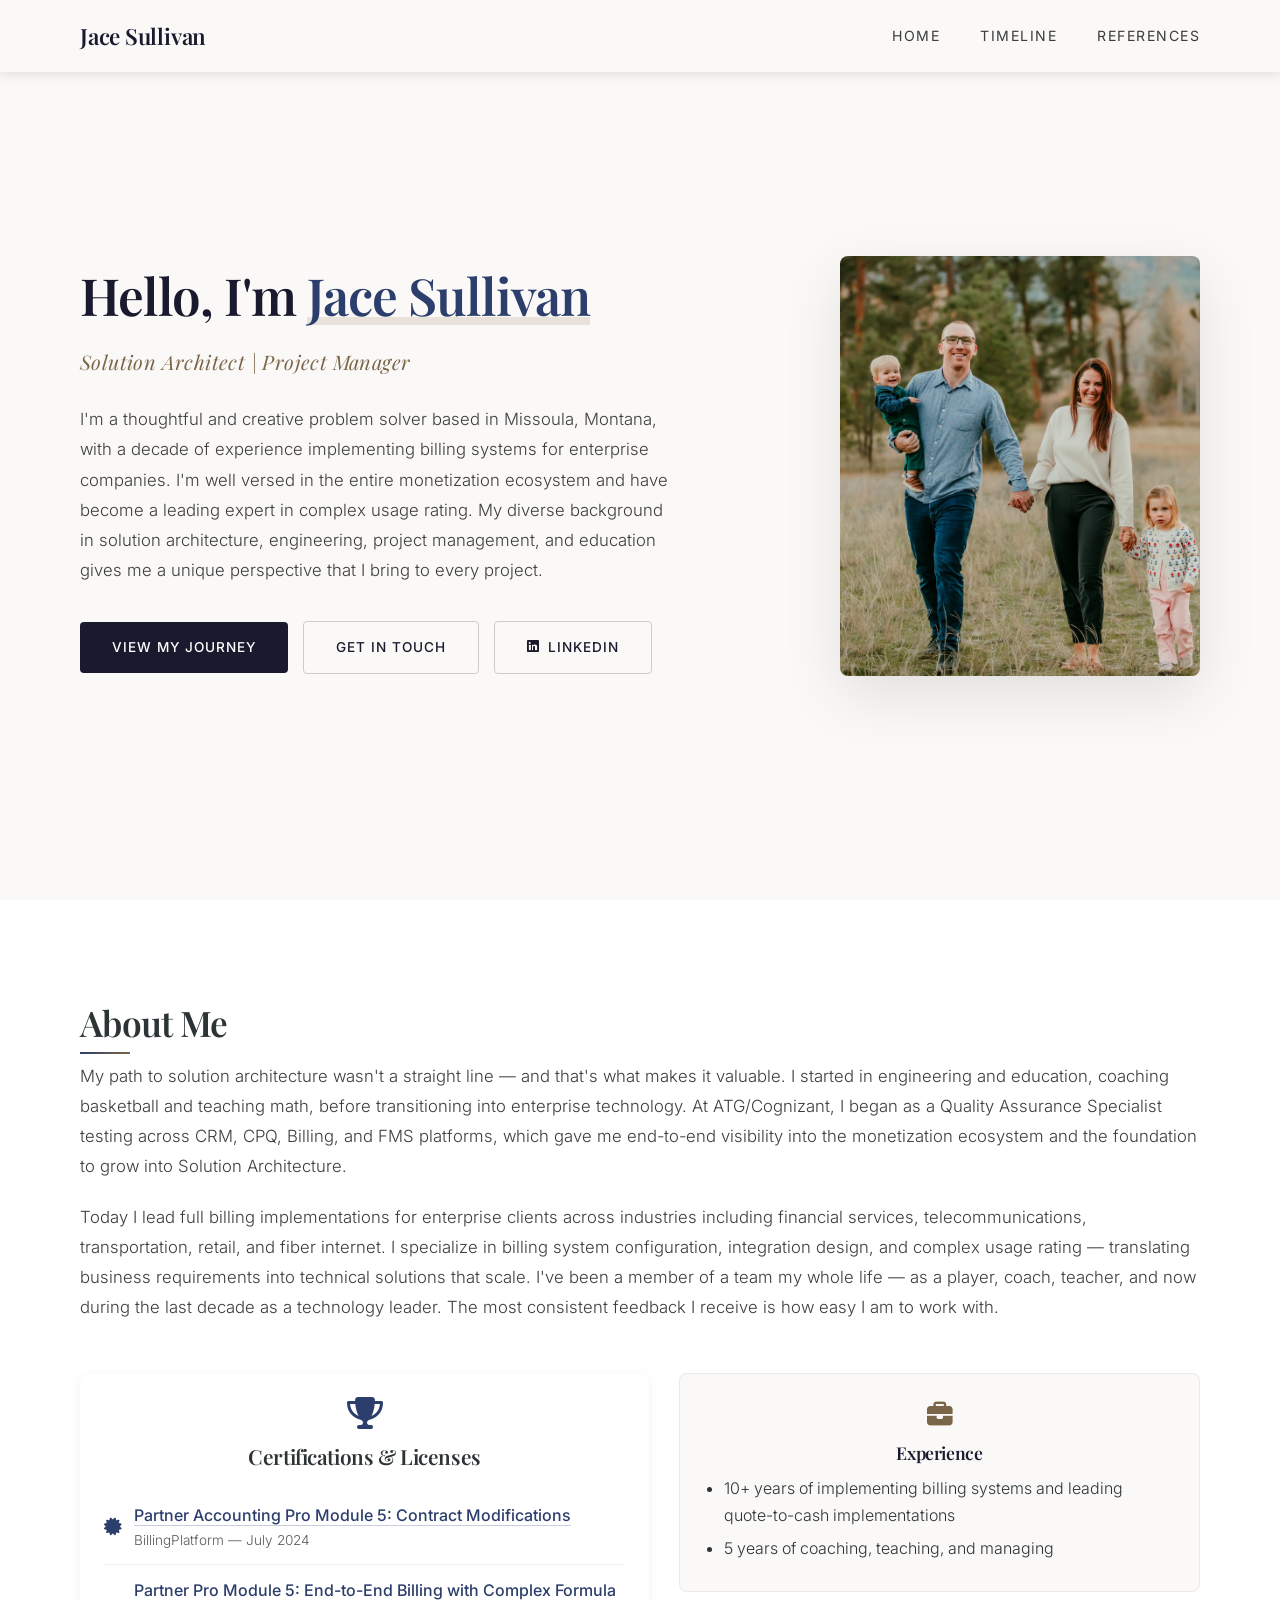
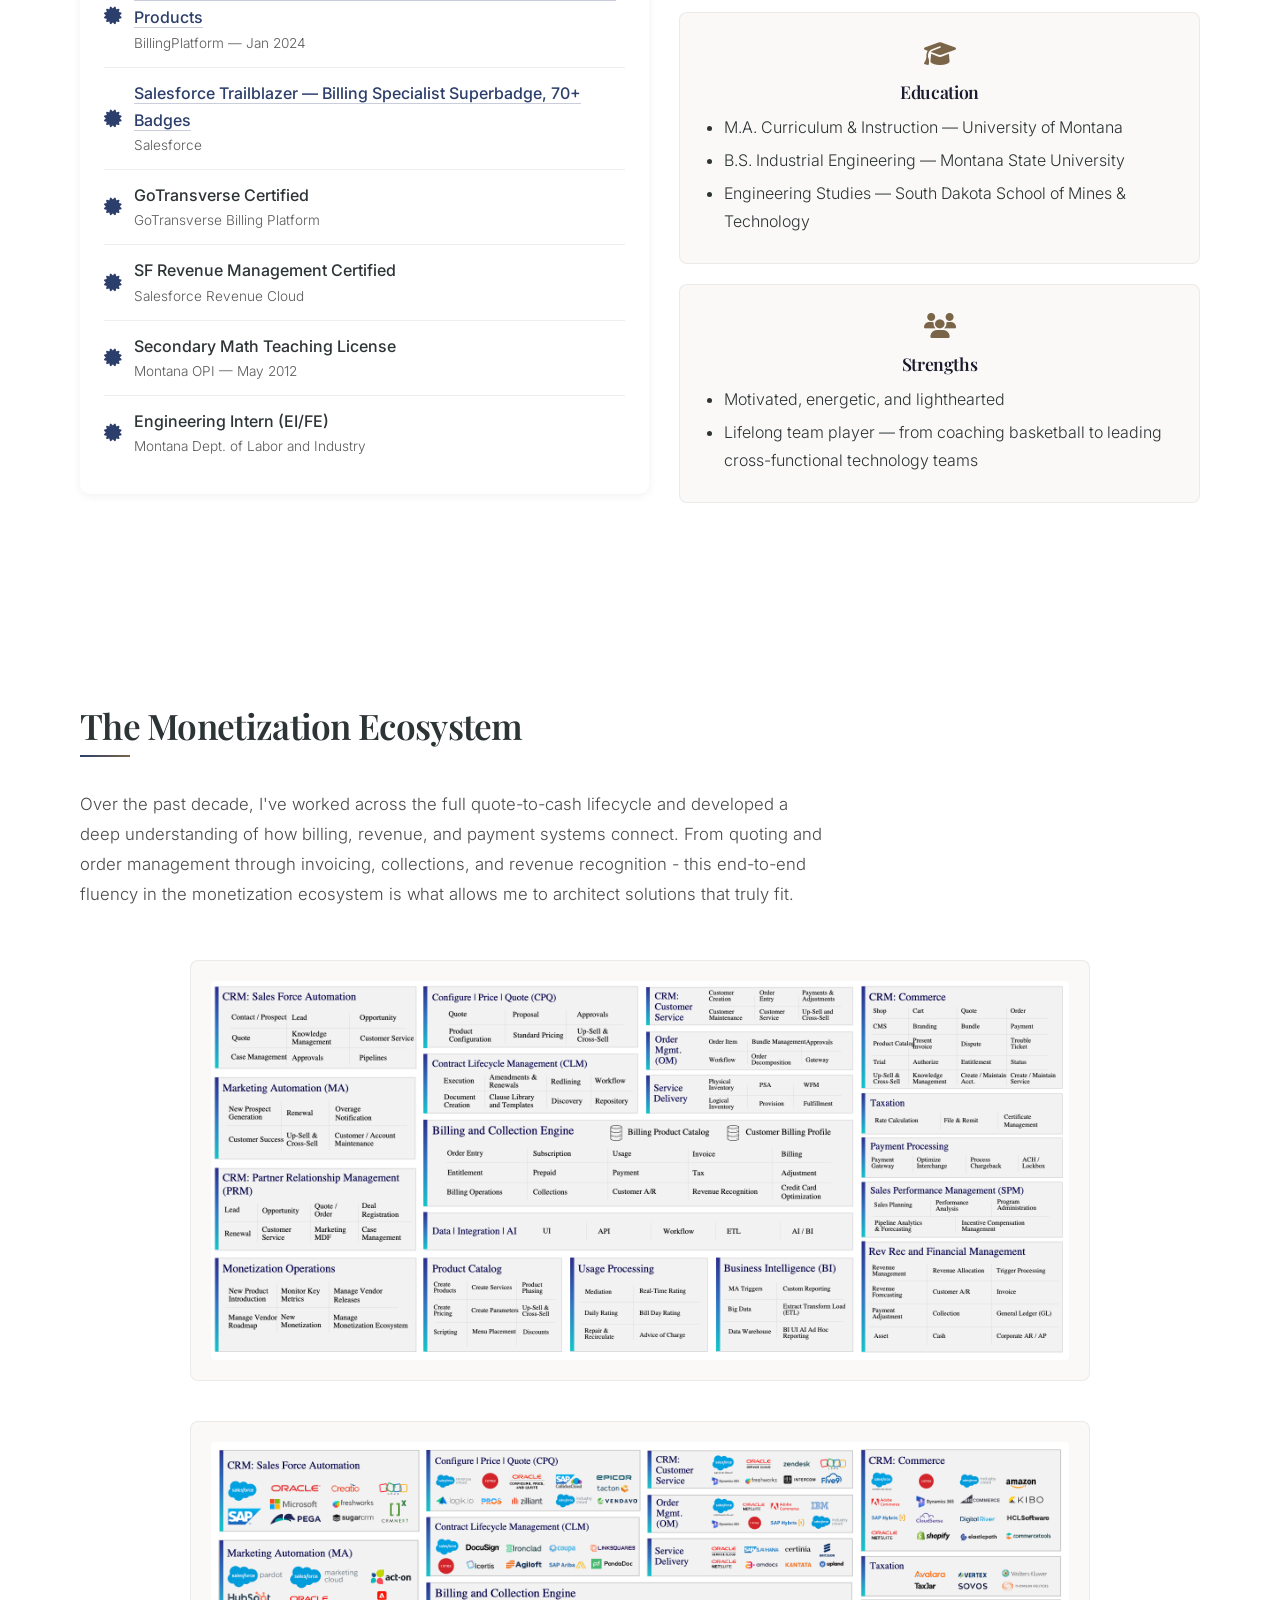
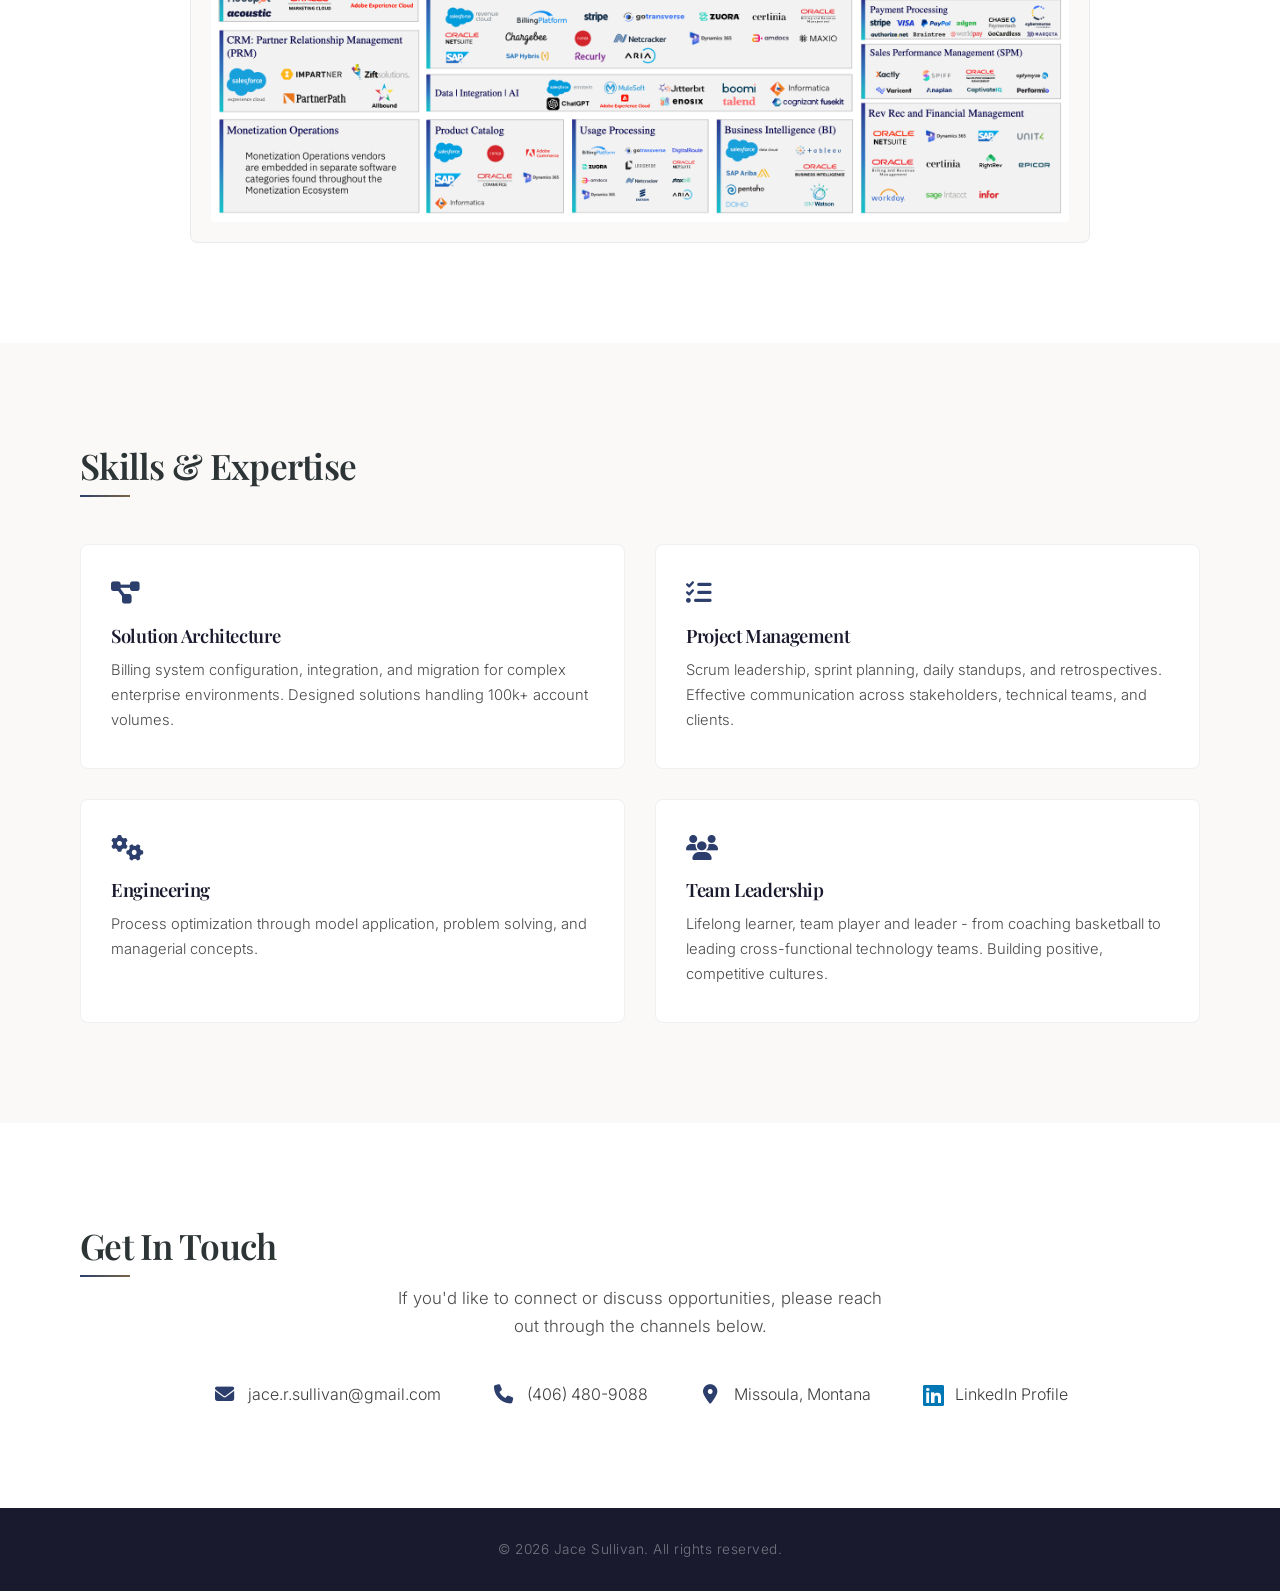
==== index.html @ 254b657e "initial site launch" ====
<!DOCTYPE html>
<html lang="en">
<head>
    <meta charset="UTF-8">
    <meta name="viewport" content="width=device-width, initial-scale=1.0">
    <title>Jace Sullivan - Problem Solving Professional</title>
    <link rel="stylesheet" href="https://cdnjs.cloudflare.com/ajax/libs/font-awesome/6.4.0/css/all.min.css">
    <link rel="stylesheet" href="styles.css">

</head>
<body>
    <!-- Navigation -->
    <header>
        <nav class="navbar">
            <div class="nav-container">
                <div class="nav-logo">
                    <a href="index.html">Jace Sullivan</a>
                </div>
                <ul class="nav-menu">
                    <li class="nav-item">
                        <a href="index.html" class="nav-link">Home</a>
                    </li>
                    <li class="nav-item">
                        <a href="timeline.html" class="nav-link">Timeline</a>
                    </li>
                    <li class="nav-item">
                        <a href="references.html" class="nav-link">References</a>
                    </li>
                </ul>
                <div class="nav-toggle" id="mobile-menu">
                    <span class="bar"></span>
                    <span class="bar"></span>
                    <span class="bar"></span>
                </div>
            </div>
        </nav>
    </header>

    <!-- Hero Section -->
    <main>
        <section class="hero">
            <div class="hero-content">
                <h1>Hello, I'm <span class="highlight">Jace Sullivan</span></h1>
                <p class="hero-subtitle">Solution Architect | Project Manager</p>
                <p class="hero-description">I'm a thoughtful and creative problem solver based in Missoula, Montana, with a decade of experience implementing billing systems for enterprise companies. I'm well versed in the entire monetization ecosystem and have become a leading expert in complex usage rating. My diverse background in solution architecture, engineering, project management, and education gives me a unique perspective that I bring to every project.</p>
                <div class="hero-buttons">
                    <a href="timeline.html" class="btn btn-primary">View My Journey</a>
                    <a href="#contact" class="btn btn-secondary">Get In Touch</a>
                    <a href="https://www.linkedin.com/in/jacesullivanmt/" target="_blank" class="btn btn-secondary" style="display: inline-flex; align-items: center; gap: 8px;"><i class="fab fa-linkedin"></i> LinkedIn</a>
                </div>
            </div>
            <div class="hero-image">
                <img src="print1.jpeg" alt="Jace Sullivan">
            </div>
        </section>

        <!-- About Section -->
        <section class="about" id="about">
            <div class="container">
                <h2>About Me</h2>
                <div class="about-content">
                    <div class="about-text">
                        <p>My path to solution architecture wasn't a straight line — and that's what makes it valuable. I started in engineering and education, coaching basketball and teaching math, before transitioning into enterprise technology. At ATG/Cognizant, I began as a Quality Assurance Specialist testing across CRM, CPQ, Billing, and FMS platforms, which gave me end-to-end visibility into the monetization ecosystem and the foundation to grow into Solution Architecture.</p>
                        <p>Today I lead full billing implementations for enterprise clients across industries including financial services, telecommunications, transportation, retail, and fiber internet. I specialize in billing system configuration, integration design, and complex usage rating — translating business requirements into technical solutions that scale. I've been a member of a team my whole life — as a player, coach, teacher, and now during the last decade as a technology leader. The most consistent feedback I receive is how easy I am to work with.</p>
                    </div>
                    <div class="about-highlights" class="about-highlights">
                        <!-- Left: Certifications -->
                        <div class="about-col-left" style="background: white; border-radius: 10px; padding: 24px; box-shadow: 0 2px 10px rgba(0,0,0,0.06);">
                            <div style="text-align: center; margin-bottom: 20px;">
                                <i class="fas fa-trophy" style="font-size: 2rem; color: #2c3e6b;"></i>
                                <h3 style="margin-top: 10px; font-size: 1.3rem;">Certifications & Licenses</h3>
                            </div>
                            <div style="display: flex; align-items: center; gap: 10px; padding: 12px 0; border-bottom: 1px solid #eee;">
                                <i class="fas fa-certificate" style="color: #2c3e6b; font-size: 1.1rem; min-width: 20px;"></i>
                                <div>
                                    <div style="font-weight: 500;"><a href="https://verify.skilljar.com/c/qaq9cvr8q7r4" target="_blank" style="color: #2c3e6b; text-decoration: none; border-bottom: 1px solid #2c3e6b40;">Partner Accounting Pro Module 5: Contract Modifications</a></div>
                                    <div style="font-size: 0.85rem; color: #5a5a5a;">BillingPlatform — July 2024</div>
                                </div>
                            </div>
                            <div style="display: flex; align-items: center; gap: 10px; padding: 12px 0; border-bottom: 1px solid #eee;">
                                <i class="fas fa-certificate" style="color: #2c3e6b; font-size: 1.1rem; min-width: 20px;"></i>
                                <div>
                                    <div style="font-weight: 500;"><a href="https://verify.skilljar.com/c/y59hxuzfsuqq" target="_blank" style="color: #2c3e6b; text-decoration: none; border-bottom: 1px solid #2c3e6b40;">Partner Pro Module 5: End-to-End Billing with Complex Formula Products</a></div>
                                    <div style="font-size: 0.85rem; color: #5a5a5a;">BillingPlatform — Jan 2024</div>
                                </div>
                            </div>
                            <div style="display: flex; align-items: center; gap: 10px; padding: 12px 0; border-bottom: 1px solid #eee;">
                                <i class="fas fa-certificate" style="color: #2c3e6b; font-size: 1.1rem; min-width: 20px;"></i>
                                <div>
                                    <div style="font-weight: 500;"><a href="https://www.salesforce.com/trailblazer/jsullivanatg123" target="_blank" style="color: #2c3e6b; text-decoration: none; border-bottom: 1px solid #2c3e6b40;">Salesforce Trailblazer — Billing Specialist Superbadge, 70+ Badges</a></div>
                                    <div style="font-size: 0.85rem; color: #5a5a5a;">Salesforce</div>
                                </div>
                            </div>
                            <div style="display: flex; align-items: center; gap: 10px; padding: 12px 0; border-bottom: 1px solid #eee;">
                                <i class="fas fa-certificate" style="color: #2c3e6b; font-size: 1.1rem; min-width: 20px;"></i>
                                <div>
                                    <div style="font-weight: 500;">GoTransverse Certified</div>
                                    <div style="font-size: 0.85rem; color: #5a5a5a;">GoTransverse Billing Platform</div>
                                </div>
                            </div>
                            <div style="display: flex; align-items: center; gap: 10px; padding: 12px 0; border-bottom: 1px solid #eee;">
                                <i class="fas fa-certificate" style="color: #2c3e6b; font-size: 1.1rem; min-width: 20px;"></i>
                                <div>
                                    <div style="font-weight: 500;">SF Revenue Management Certified</div>
                                    <div style="font-size: 0.85rem; color: #5a5a5a;">Salesforce Revenue Cloud</div>
                                </div>
                            </div>
                            <div style="display: flex; align-items: center; gap: 10px; padding: 12px 0; border-bottom: 1px solid #eee;">
                                <i class="fas fa-certificate" style="color: #2c3e6b; font-size: 1.1rem; min-width: 20px;"></i>
                                <div>
                                    <div style="font-weight: 500;">Secondary Math Teaching License</div>
                                    <div style="font-size: 0.85rem; color: #5a5a5a;">Montana OPI — May 2012</div>
                                </div>
                            </div>
                            <div style="display: flex; align-items: center; gap: 10px; padding: 12px 0;">
                                <i class="fas fa-certificate" style="color: #2c3e6b; font-size: 1.1rem; min-width: 20px;"></i>
                                <div>
                                    <div style="font-weight: 500;">Engineering Intern (EI/FE)</div>
                                    <div style="font-size: 0.85rem; color: #5a5a5a;">Montana Dept. of Labor and Industry</div>
                                </div>
                            </div>
                        </div>

                        <!-- Right: Experience, Education, Strengths -->
                        <div class="about-col-right">
                            <div class="highlight-item">
                                <i class="fas fa-briefcase"></i>
                                <h3>Experience</h3>
                                <ul style="text-align: left; list-style: disc; padding-left: 20px; margin-top: 10px;">
                                    <li style="margin-bottom: 6px;">10+ years of implementing billing systems and leading quote-to-cash implementations</li>
                                    <li>5 years of coaching, teaching, and managing</li>
                                </ul>
                            </div>
                            <div class="highlight-item">
                                <i class="fas fa-graduation-cap"></i>
                                <h3>Education</h3>
                                <ul style="text-align: left; list-style: disc; padding-left: 20px; margin-top: 10px;">
                                    <li style="margin-bottom: 6px;">M.A. Curriculum & Instruction — University of Montana</li>
                                    <li style="margin-bottom: 6px;">B.S. Industrial Engineering — Montana State University</li>
                                    <li>Engineering Studies — South Dakota School of Mines & Technology</li>
                                </ul>
                            </div>
                            <div class="highlight-item">
                                <i class="fas fa-users"></i>
                                <h3>Strengths</h3>
                                <ul style="text-align: left; list-style: disc; padding-left: 20px; margin-top: 10px;">
                                    <li style="margin-bottom: 6px;">Motivated, energetic, and lighthearted</li>
                                    <li>Lifelong team player — from coaching basketball to leading cross-functional technology teams</li>
                                </ul>
                            </div>
                        </div>
                    </div>
                </div>
            </div>
        </section>

        
        <!-- Monetization Ecosystem Section -->
        <section class="monetization" id="monetization" style="padding: 100px 0; background: white;">
            <div class="container">
                <h2>The Monetization Ecosystem</h2>
                <p style="color: #4a4a4a; font-size: 1.05rem; line-height: 1.8; max-width: 750px; margin-top: 25px; margin-bottom: 50px;">Over the past decade, I've worked across the full quote-to-cash lifecycle and developed a deep understanding of how billing, revenue, and payment systems connect. From quoting and order management through invoicing, collections, and revenue recognition - this end-to-end fluency in the monetization ecosystem is what allows me to architect solutions that truly fit.</p>
                <div style="display: flex; flex-direction: column; align-items: center; gap: 40px; max-width: 900px; margin: 0 auto;">
                    <div style="width: 100%; background: #faf9f7; border-radius: 8px; padding: 20px; border: 1px solid rgba(0,0,0,0.06); transition: all 0.4s ease;" onmouseover="this.style.boxShadow='0 12px 35px rgba(0,0,0,0.06)'; this.style.transform='translateY(-4px)';" onmouseout="this.style.boxShadow='none'; this.style.transform='translateY(0)';">
                        <img src="ME1.png" alt="Monetization Ecosystem Overview" style="width: 100%; height: auto; border-radius: 4px; display: block;">
                    </div>
                    <div style="width: 100%; background: #faf9f7; border-radius: 8px; padding: 20px; border: 1px solid rgba(0,0,0,0.06); transition: all 0.4s ease;" onmouseover="this.style.boxShadow='0 12px 35px rgba(0,0,0,0.06)'; this.style.transform='translateY(-4px)';" onmouseout="this.style.boxShadow='none'; this.style.transform='translateY(0)';">
                        <img src="ME2.png" alt="Quote to Cash Process" style="width: 100%; height: auto; border-radius: 4px; display: block;">
                    </div>
                </div>
            </div>
        </section>

        <!-- Skills Section -->
        <section class="skills" id="skills">
            <div class="container">
                <h2>Skills & Expertise</h2>
                <div class="skills-grid">
                    <div class="skill-item">
                        <i class="fas fa-project-diagram"></i>
                        <h3>Solution Architecture</h3>
                        <p>Billing system configuration, integration, and migration for complex enterprise environments. Designed solutions handling 100k+ account volumes.</p>
                    </div>
                    <div class="skill-item">
                        <i class="fas fa-tasks"></i>
                        <h3>Project Management</h3>
                        <p>Scrum leadership, sprint planning, daily standups, and retrospectives. Effective communication across stakeholders, technical teams, and clients.</p>
                    </div>
                    <div class="skill-item">
                        <i class="fas fa-cogs"></i>
                        <h3>Engineering</h3>
                        <p>Process optimization through model application, problem solving, and managerial concepts.</p>
                    </div>
                    <div class="skill-item">
                        <i class="fas fa-users"></i>
                        <h3>Team Leadership</h3>
                        <p>Lifelong learner, team player and leader - from coaching basketball to leading cross-functional technology teams. Building positive, competitive cultures.</p>
                    </div>
                </div>
            </div>
        </section>

        <!-- Contact Section -->
        <section class="contact" id="contact">
            <div class="container">
                <h2>Get In Touch</h2>
                <div class="contact-content">
                    <p>If you'd like to connect or discuss opportunities, please reach out through the channels below.</p>
                    <div class="contact-info">
                        <div class="contact-item">
                            <i class="fas fa-envelope"></i>
                            <span>jace.r.sullivan@gmail.com</span>
                        </div>
                        <div class="contact-item">
                            <i class="fas fa-phone"></i>
                            <span>(406) 480-9088</span>
                        </div>
                        <div class="contact-item">
                            <i class="fas fa-map-marker-alt"></i>
                            <span>Missoula, Montana</span>
                        </div>
                        <div class="contact-item">
                            <a href="https://www.linkedin.com/in/jacesullivanmt/" target="_blank" style="color: inherit; text-decoration: none; display: flex; align-items: center; gap: 10px;">
                                <i class="fab fa-linkedin" style="font-size: 1.5rem; color: #0077b5;"></i>
                                <span>LinkedIn Profile</span>
                            </a>
                        </div>
                    </div>
                </div>
            </div>
        </section>
    </main>

    <!-- Footer -->
    <footer>
        <div class="container">
            <p>&copy; 2026 Jace Sullivan. All rights reserved.</p>
        </div>
    </footer>

    <script src="script.js"></script>
</body>
</html>
---- styles.css ----
/* ===== FONTS ===== */
@import url('https://fonts.googleapis.com/css2?family=Playfair+Display:wght@400;500;600;700&family=Inter:wght@300;400;500;600&display=swap');

/* ===== RESET & BASE ===== */
* {
    margin: 0;
    padding: 0;
    box-sizing: border-box;
}

html {
    scroll-behavior: smooth;
}

body {
    font-family: 'Inter', -apple-system, BlinkMacSystemFont, sans-serif;
    font-weight: 300;
    color: #2d3436;
    line-height: 1.7;
    background-color: #faf9f7;
    -webkit-font-smoothing: antialiased;
    -moz-osx-font-smoothing: grayscale;
}

h1, h2, h3 {
    font-family: 'Playfair Display', Georgia, serif;
    font-weight: 600;
    letter-spacing: -0.02em;
    line-height: 1.3;
}

h2 {
    font-size: 2.2rem;
    margin-bottom: 15px;
    position: relative;
    display: inline-block;
}

h2::after {
    content: '';
    position: absolute;
    bottom: -8px;
    left: 0;
    width: 50px;
    height: 2px;
    background: linear-gradient(90deg, #2c3e6b, #7a6548);
}

.container {
    max-width: 1200px;
    margin: 0 auto;
    padding: 0 40px;
}

a {
    color: #2c3e6b;
    text-decoration: none;
    transition: all 0.3s ease;
}

a:hover {
    color: #7a6548;
}

/* ===== NAVBAR ===== */
.navbar {
    position: fixed;
    top: 0;
    left: 0;
    right: 0;
    z-index: 1000;
    background: rgba(250, 249, 247, 0.92);
    backdrop-filter: blur(20px);
    -webkit-backdrop-filter: blur(20px);
    border-bottom: 1px solid rgba(0, 0, 0, 0.06);
    transition: all 0.4s ease;
}

.nav-container {
    max-width: 1200px;
    margin: 0 auto;
    padding: 0 40px;
    display: flex;
    justify-content: space-between;
    align-items: center;
    height: 72px;
}

.nav-logo a {
    font-family: 'Playfair Display', Georgia, serif;
    font-size: 1.4rem;
    font-weight: 600;
    color: #1a1a2e;
    letter-spacing: -0.01em;
}

.nav-menu {
    list-style: none;
    display: flex;
    gap: 40px;
}

.nav-link {
    font-size: 0.88rem;
    font-weight: 400;
    color: #3d3d3d;
    text-transform: uppercase;
    letter-spacing: 1.5px;
    position: relative;
    padding: 4px 0;
}

.nav-link::after {
    content: '';
    position: absolute;
    bottom: 0;
    left: 0;
    width: 0;
    height: 1px;
    background-color: #7a6548;
    transition: width 0.4s ease;
}

.nav-link:hover {
    color: #1a1a2e;
}

.nav-link:hover::after {
    width: 100%;
}

.nav-toggle {
    display: none;
    cursor: pointer;
    flex-direction: column;
    gap: 5px;
}

.bar {
    width: 22px;
    height: 1.5px;
    background-color: #1a1a2e;
    transition: all 0.3s ease;
}

/* ===== HERO ===== */
.hero {
    min-height: 100vh;
    display: flex;
    align-items: center;
    justify-content: space-between;
    padding: 120px 40px 80px;
    max-width: 1200px;
    margin: 0 auto;
    gap: 80px;
}

.hero-content {
    flex: 1;
    max-width: 600px;
}

.hero-content h1 {
    font-size: 3.2rem;
    color: #1a1a2e;
    margin-bottom: 20px;
    line-height: 1.15;
}

.highlight {
    color: #2c3e6b;
    position: relative;
}

.highlight::after {
    content: '';
    position: absolute;
    bottom: 4px;
    left: 0;
    width: 100%;
    height: 8px;
    background: rgba(160, 137, 110, 0.2);
    z-index: -1;
}

.hero-subtitle {
    font-family: 'Playfair Display', Georgia, serif;
    font-size: 1.25rem;
    color: #7a6548;
    font-weight: 400;
    font-style: italic;
    margin-bottom: 25px;
    letter-spacing: 0.02em;
}

.hero-description {
    font-size: 1.05rem;
    color: #3d3d3d;
    line-height: 1.8;
    margin-bottom: 35px;
}

.hero-buttons {
    display: flex;
    gap: 15px;
    flex-wrap: wrap;
    align-items: center;
}

.btn {
    display: inline-block;
    padding: 14px 32px;
    border-radius: 4px;
    font-size: 0.85rem;
    font-weight: 500;
    letter-spacing: 1px;
    text-transform: uppercase;
    transition: all 0.4s ease;
    cursor: pointer;
    border: none;
}

.btn-primary {
    background: #1a1a2e;
    color: white;
}

.btn-primary:hover {
    background: #2c3e6b;
    color: white;
    transform: translateY(-2px);
    box-shadow: 0 8px 25px rgba(26, 26, 46, 0.2);
}

.btn-secondary {
    background: transparent;
    color: #1a1a2e;
    border: 1px solid #ccc;
}

.btn-secondary:hover {
    border-color: #7a6548;
    color: #7a6548;
    transform: translateY(-2px);
}

.hero-image {
    flex-shrink: 0;
}

.hero-image img {
    width: 360px;
    height: 420px;
    object-fit: cover;
    border-radius: 8px;
    box-shadow: 0 20px 60px rgba(0, 0, 0, 0.1);
    transition: transform 0.6s ease;
}

.hero-image img:hover {
    transform: scale(1.02);
}

/* ===== ABOUT ===== */
.about {
    padding: 100px 0;
    background: white;
}

.about-content {
    display: flex;
    flex-direction: column;
    gap: 30px;
}

.about-text {
    width: 100%;
}

.about-text p {
    margin-bottom: 20px;
    font-size: 1.05rem;
    color: #3d3d3d;
    line-height: 1.8;
}

.about-highlights {
    display: flex;
    flex-direction: row;
    gap: 30px;
    align-items: flex-start;
    width: 100%;
}

.about-col-left {
    flex: 1;
    min-width: 0;
}

.about-col-right {
    flex: 1;
    min-width: 0;
    display: flex;
    flex-direction: column;
    gap: 20px;
}

.highlight-item {
    text-align: center;
    padding: 28px 24px;
    background-color: #faf9f7;
    border-radius: 8px;
    border: 1px solid rgba(0, 0, 0, 0.06);
    transition: all 0.4s ease;
}

.highlight-item:hover {
    transform: translateY(-4px);
    box-shadow: 0 12px 35px rgba(0, 0, 0, 0.06);
    border-color: rgba(160, 137, 110, 0.3);
}

.highlight-item i {
    font-size: 1.6rem;
    color: #7a6548;
    margin-bottom: 15px;
}

.highlight-item h3 {
    font-size: 1.1rem;
    margin-bottom: 8px;
    color: #1a1a2e;
}

.highlight-item p {
    font-size: 0.92rem;
    color: #4a4a4a;
    line-height: 1.6;
}

/* ===== SKILLS ===== */
.skills {
    padding: 100px 0;
    background: #faf9f7;
}

.skills-grid {
    display: grid;
    grid-template-columns: repeat(2, 1fr);
    gap: 30px;
    margin-top: 40px;
}

.skill-item {
    padding: 35px 30px;
    background: white;
    border-radius: 8px;
    border: 1px solid rgba(0, 0, 0, 0.06);
    transition: all 0.4s ease;
    position: relative;
    overflow: hidden;
}

.skill-item::before {
    content: '';
    position: absolute;
    top: 0;
    left: 0;
    width: 3px;
    height: 0;
    background: linear-gradient(180deg, #2c3e6b, #7a6548);
    transition: height 0.4s ease;
}

.skill-item:hover {
    transform: translateY(-4px);
    box-shadow: 0 12px 35px rgba(0, 0, 0, 0.06);
}

.skill-item:hover::before {
    height: 100%;
}

.skill-item i {
    font-size: 1.6rem;
    color: #2c3e6b;
    margin-bottom: 18px;
    display: block;
}

.skill-item h3 {
    font-size: 1.15rem;
    margin-bottom: 10px;
    color: #1a1a2e;
}

.skill-item p {
    font-size: 0.92rem;
    color: #4a4a4a;
    line-height: 1.7;
}

/* ===== CONTACT ===== */
.contact {
    padding: 100px 0;
    background: white;
}

.contact-content {
    text-align: center;
}

.contact-content > p {
    font-size: 1.05rem;
    color: #4a4a4a;
    margin-bottom: 40px;
    max-width: 500px;
    margin-left: auto;
    margin-right: auto;
}

.contact-info {
    display: flex;
    justify-content: center;
    gap: 50px;
    flex-wrap: wrap;
}

.contact-item {
    display: flex;
    align-items: center;
    gap: 12px;
    font-size: 1rem;
    color: #3d3d3d;
    transition: color 0.3s ease;
}

.contact-item:hover {
    color: #7a6548;
}

.contact-item i {
    font-size: 1.2rem;
    color: #2c3e6b;
    width: 24px;
    text-align: center;
}

/* ===== FOOTER ===== */
footer {
    padding: 30px 0;
    background: #1a1a2e;
    text-align: center;
}

footer p {
    color: rgba(255, 255, 255, 0.4);
    font-size: 0.85rem;
    letter-spacing: 0.5px;
}

/* ===== ANIMATIONS ===== */
@keyframes fadeInUp {
    from {
        opacity: 0;
        transform: translateY(30px);
    }
    to {
        opacity: 1;
        transform: translateY(0);
    }
}

.hero-content {
    animation: fadeInUp 0.8s ease forwards;
}

.hero-image {
    animation: fadeInUp 0.8s ease 0.2s forwards;
    opacity: 0;
    animation-fill-mode: forwards;
}

/* ===== SCROLLBAR ===== */
::-webkit-scrollbar {
    width: 6px;
}

::-webkit-scrollbar-track {
    background: #faf9f7;
}

::-webkit-scrollbar-thumb {
    background: #ccc;
    border-radius: 3px;
}

::-webkit-scrollbar-thumb:hover {
    background: #7a6548;
}

/* ===== SELECTION ===== */
::selection {
    background: rgba(160, 137, 110, 0.2);
    color: #1a1a2e;
}

/* ===== RESPONSIVE ===== */
@media screen and (max-width: 1024px) {
    .hero {
        gap: 50px;
        padding: 120px 30px 60px;
    }

    .hero-image img {
        width: 300px;
        height: 360px;
    }

    .container {
        padding: 0 30px;
    }
}

@media screen and (max-width: 768px) {
    .nav-toggle {
        display: flex;
    }

    .nav-menu {
        position: fixed;
        top: 72px;
        left: 0;
        right: 0;
        background: rgba(250, 249, 247, 0.98);
        backdrop-filter: blur(20px);
        -webkit-backdrop-filter: blur(20px);
        flex-direction: column;
        padding: 30px 40px;
        gap: 20px;
        transform: translateY(-120%);
        transition: transform 0.4s ease;
        border-bottom: 1px solid rgba(0, 0, 0, 0.06);
    }

    .nav-menu.active {
        transform: translateY(0);
    }

    .hero {
        flex-direction: column;
        text-align: center;
        padding: 120px 20px 60px;
        gap: 40px;
        min-height: auto;
    }

    .hero-content h1 {
        font-size: 2.4rem;
    }

    .hero-buttons {
        justify-content: center;
    }

    .hero-image img {
        width: 260px;
        height: 320px;
    }

    h2 {
        font-size: 1.8rem;
    }

    .about-content {
        flex-direction: column;
    }

    .about-highlights {
        flex-direction: column !important;
    }

    .skills-grid {
        grid-template-columns: 1fr;
    }

    .contact-info {
        flex-direction: column;
        align-items: center;
    }

    .container {
        padding: 0 20px;
    }

    .about, .skills, .contact {
        padding: 60px 0;
    }
}
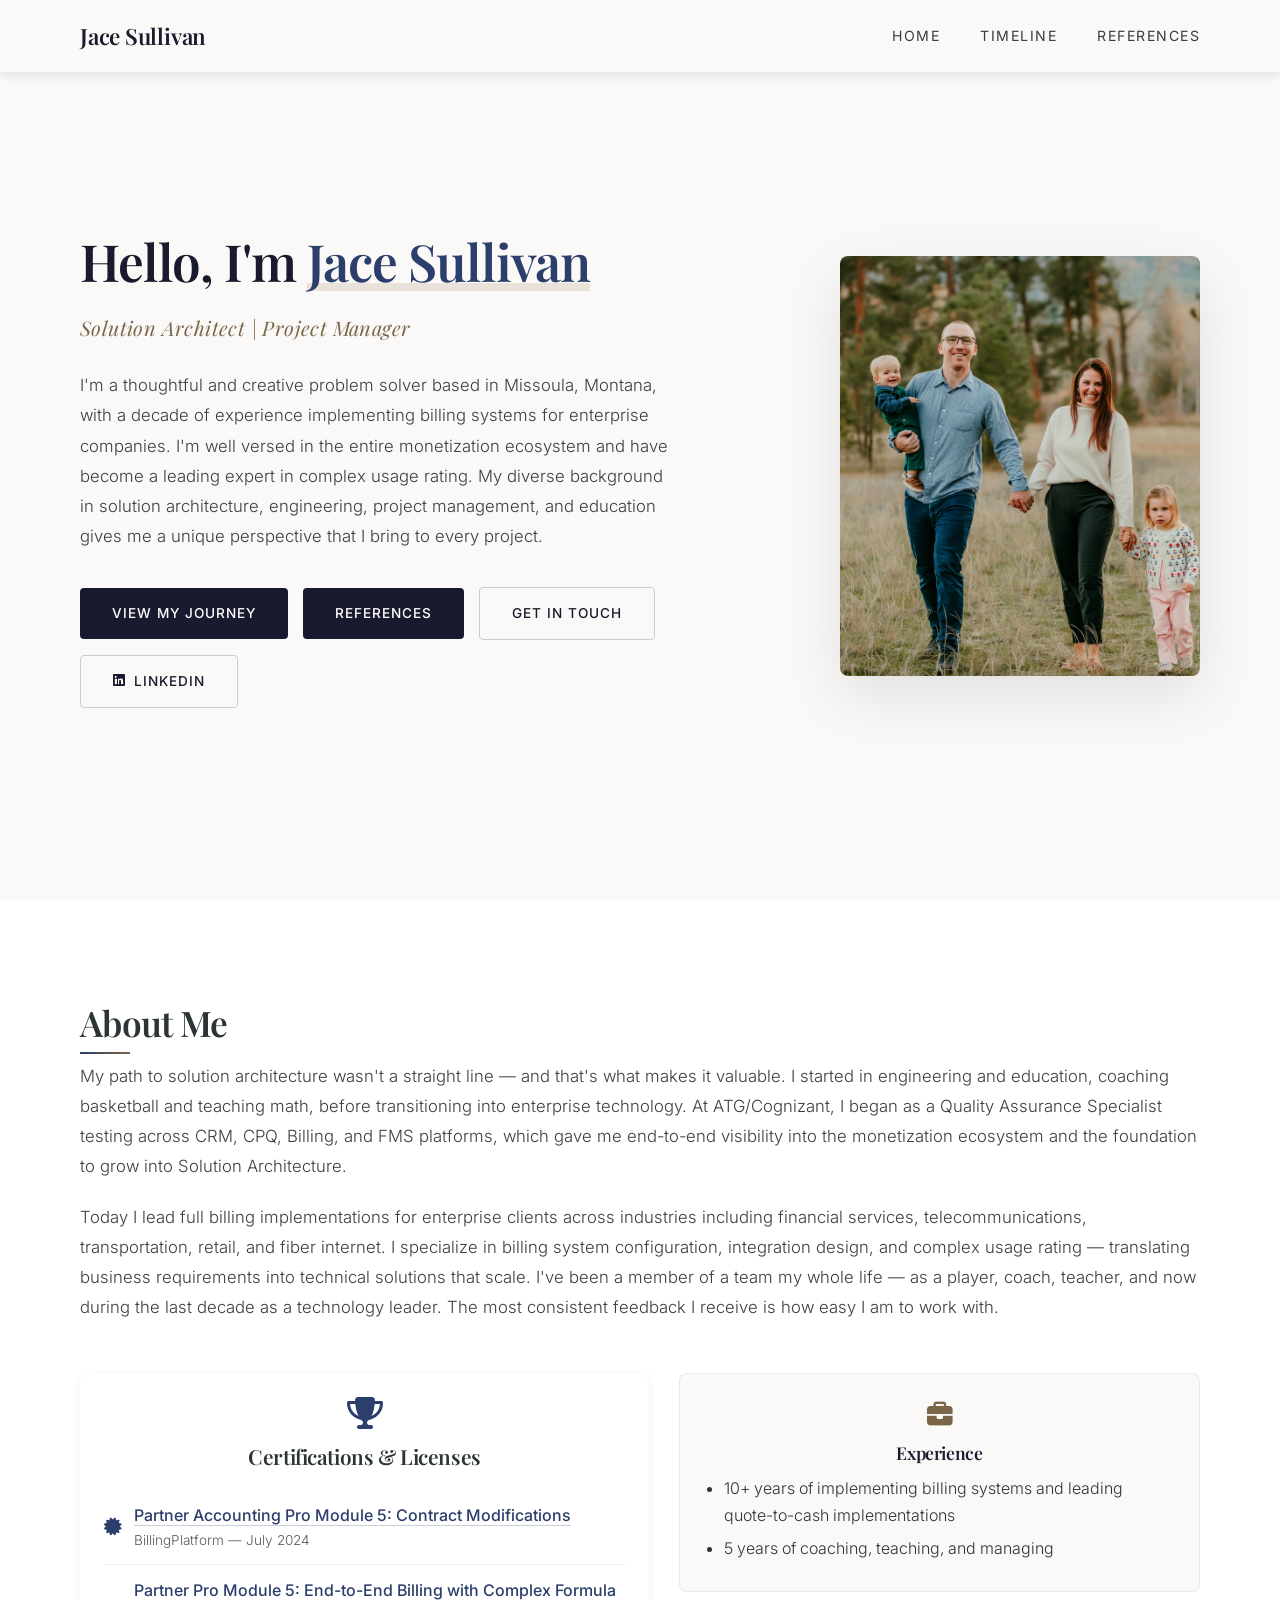
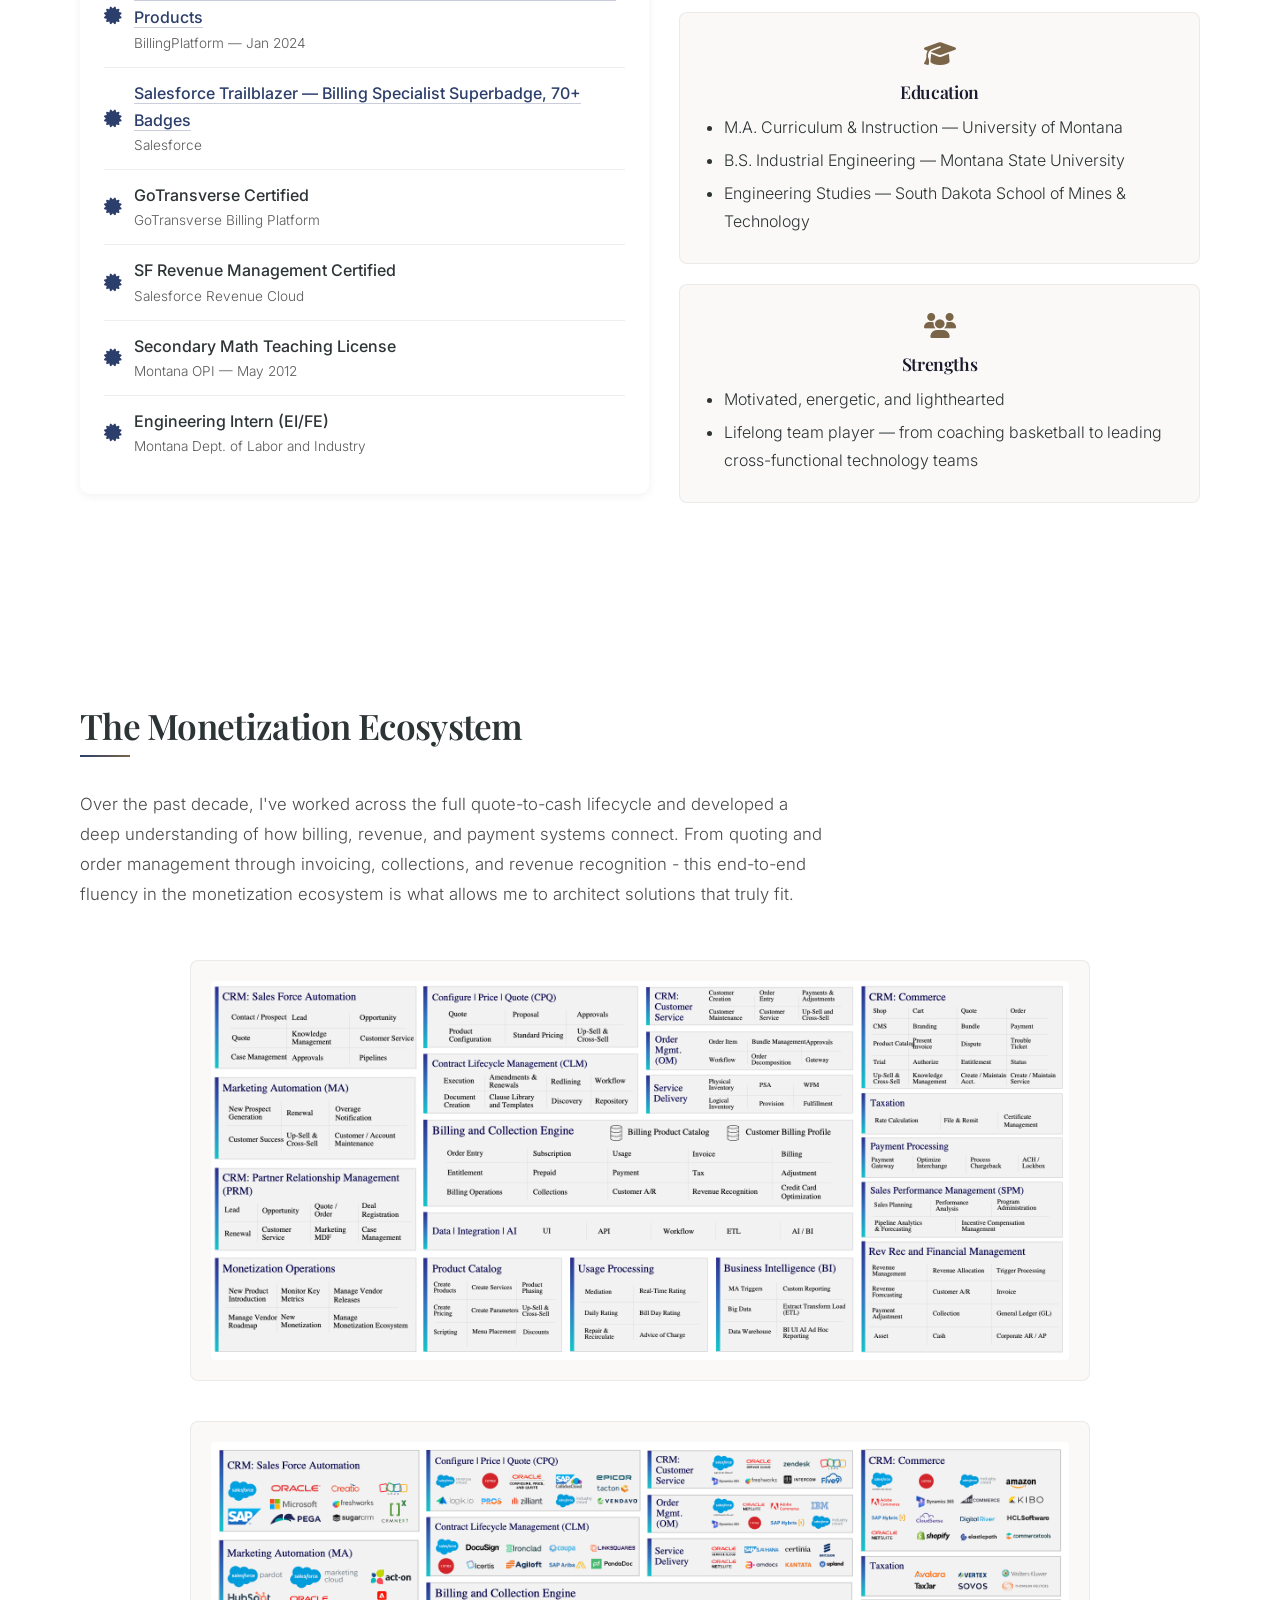
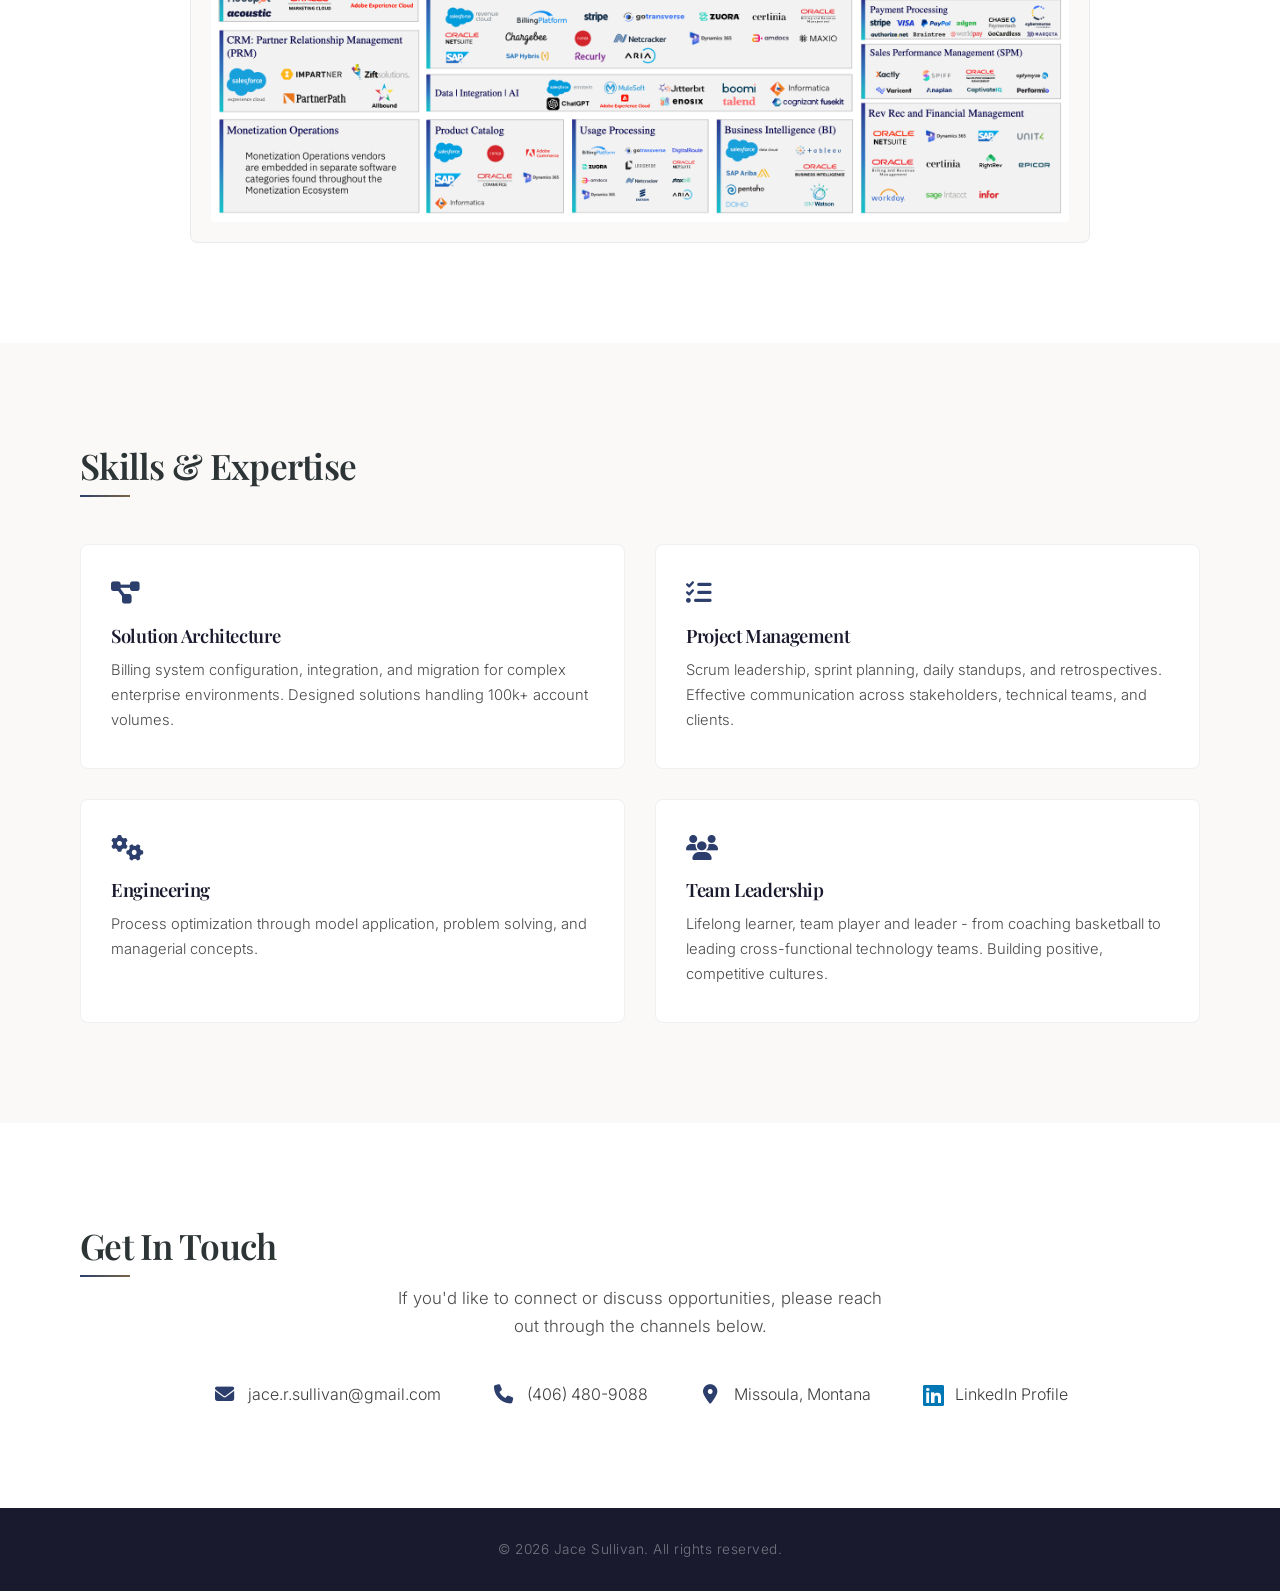
==== commit e89f0e9b: "add references button" ====
--- a/index.html
+++ b/index.html
@@ -45,6 +45,7 @@
                 <p class="hero-description">I'm a thoughtful and creative problem solver based in Missoula, Montana, with a decade of experience implementing billing systems for enterprise companies. I'm well versed in the entire monetization ecosystem and have become a leading expert in complex usage rating. My diverse background in solution architecture, engineering, project management, and education gives me a unique perspective that I bring to every project.</p>
                 <div class="hero-buttons">
                     <a href="timeline.html" class="btn btn-primary">View My Journey</a>
+                    <a href="references.html" class="btn btn-primary">References</a>
                     <a href="#contact" class="btn btn-secondary">Get In Touch</a>
                     <a href="https://www.linkedin.com/in/jacesullivanmt/" target="_blank" class="btn btn-secondary" style="display: inline-flex; align-items: center; gap: 8px;"><i class="fab fa-linkedin"></i> LinkedIn</a>
                 </div>
--- a/styles.css
+++ b/styles.css
@@ -74,6 +74,7 @@
     -webkit-backdrop-filter: blur(20px);
     border-bottom: 1px solid rgba(0, 0, 0, 0.06);
     transition: all 0.4s ease;
+    overflow: visible;
 }
 
 .nav-container {
@@ -507,6 +508,15 @@
 
 /* ===== RESPONSIVE ===== */
 @media screen and (max-width: 1024px) {
+    .nav-menu {
+        gap: 20px;
+    }
+
+    .nav-link {
+        font-size: 0.78rem;
+        letter-spacing: 1px;
+    }
+
     .hero {
         gap: 50px;
         padding: 120px 30px 60px;
@@ -523,28 +533,44 @@
 }
 
 @media screen and (max-width: 768px) {
+    .nav-container {
+        padding: 0 24px;
+        height: 60px;
+        overflow: visible;
+    }
+
+    .nav-logo a {
+        font-size: 1.1rem;
+        white-space: nowrap;
+    }
+
     .nav-toggle {
         display: flex;
     }
 
     .nav-menu {
+        display: none;
         position: fixed;
-        top: 72px;
+        top: 60px;
         left: 0;
         right: 0;
         background: rgba(250, 249, 247, 0.98);
         backdrop-filter: blur(20px);
         -webkit-backdrop-filter: blur(20px);
         flex-direction: column;
-        padding: 30px 40px;
-        gap: 20px;
-        transform: translateY(-120%);
-        transition: transform 0.4s ease;
+        padding: 20px 24px;
+        gap: 16px;
         border-bottom: 1px solid rgba(0, 0, 0, 0.06);
+        z-index: 999;
     }
 
     .nav-menu.active {
-        transform: translateY(0);
+        display: flex;
+    }
+
+    .nav-link {
+        font-size: 0.82rem;
+        letter-spacing: 1.2px;
     }
 
     .hero {
@@ -560,7 +586,11 @@
     }
 
     .hero-buttons {
-        justify-content: center;
+        display: grid;
+        grid-template-columns: 1fr 1fr;
+        gap: 12px;
+        max-width: 360px;
+        margin: 0 auto;
     }
 
     .hero-image img {
@@ -597,3 +627,13 @@
         padding: 60px 0;
     }
 }
+
+/* Mobile button grid */
+@media screen and (max-width: 768px) {
+    .hero-buttons .btn {
+        text-align: center;
+        padding: 14px 10px;
+        font-size: 0.72rem;
+        width: 100%;
+    }
+}
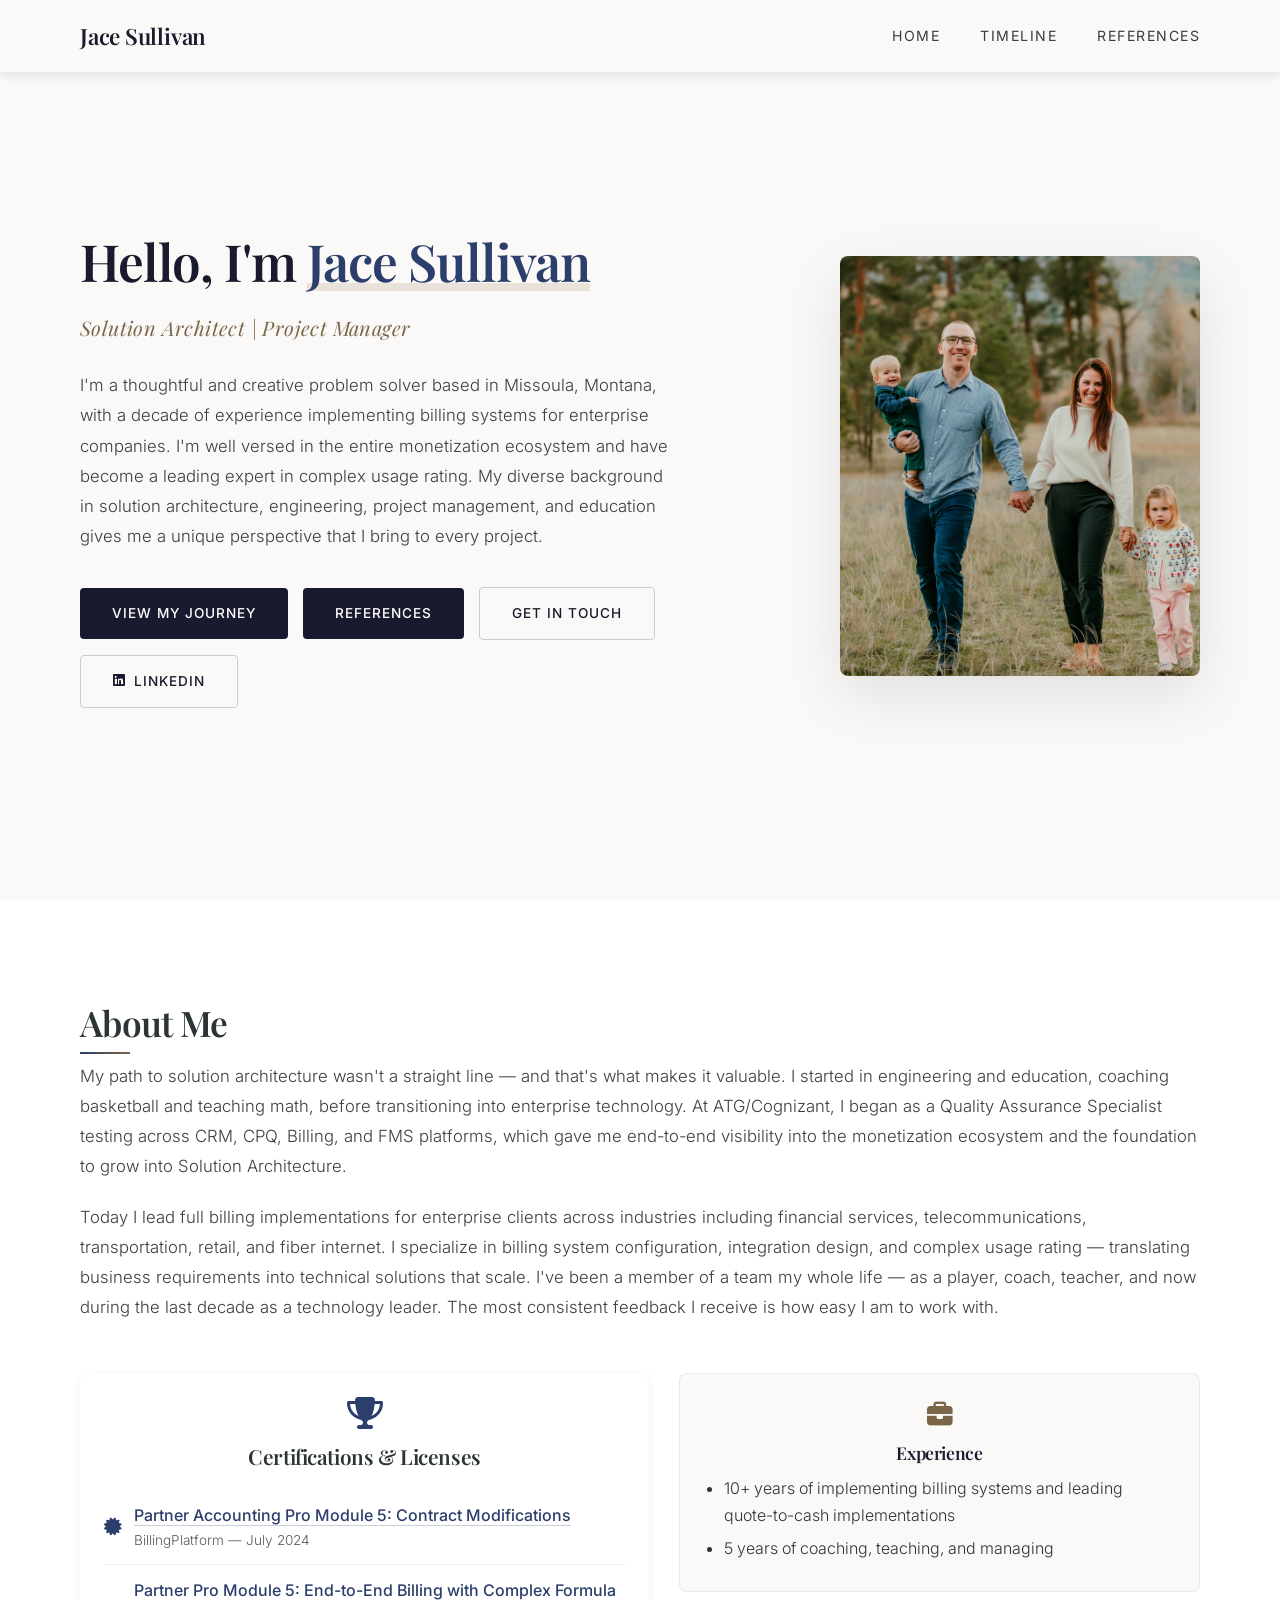
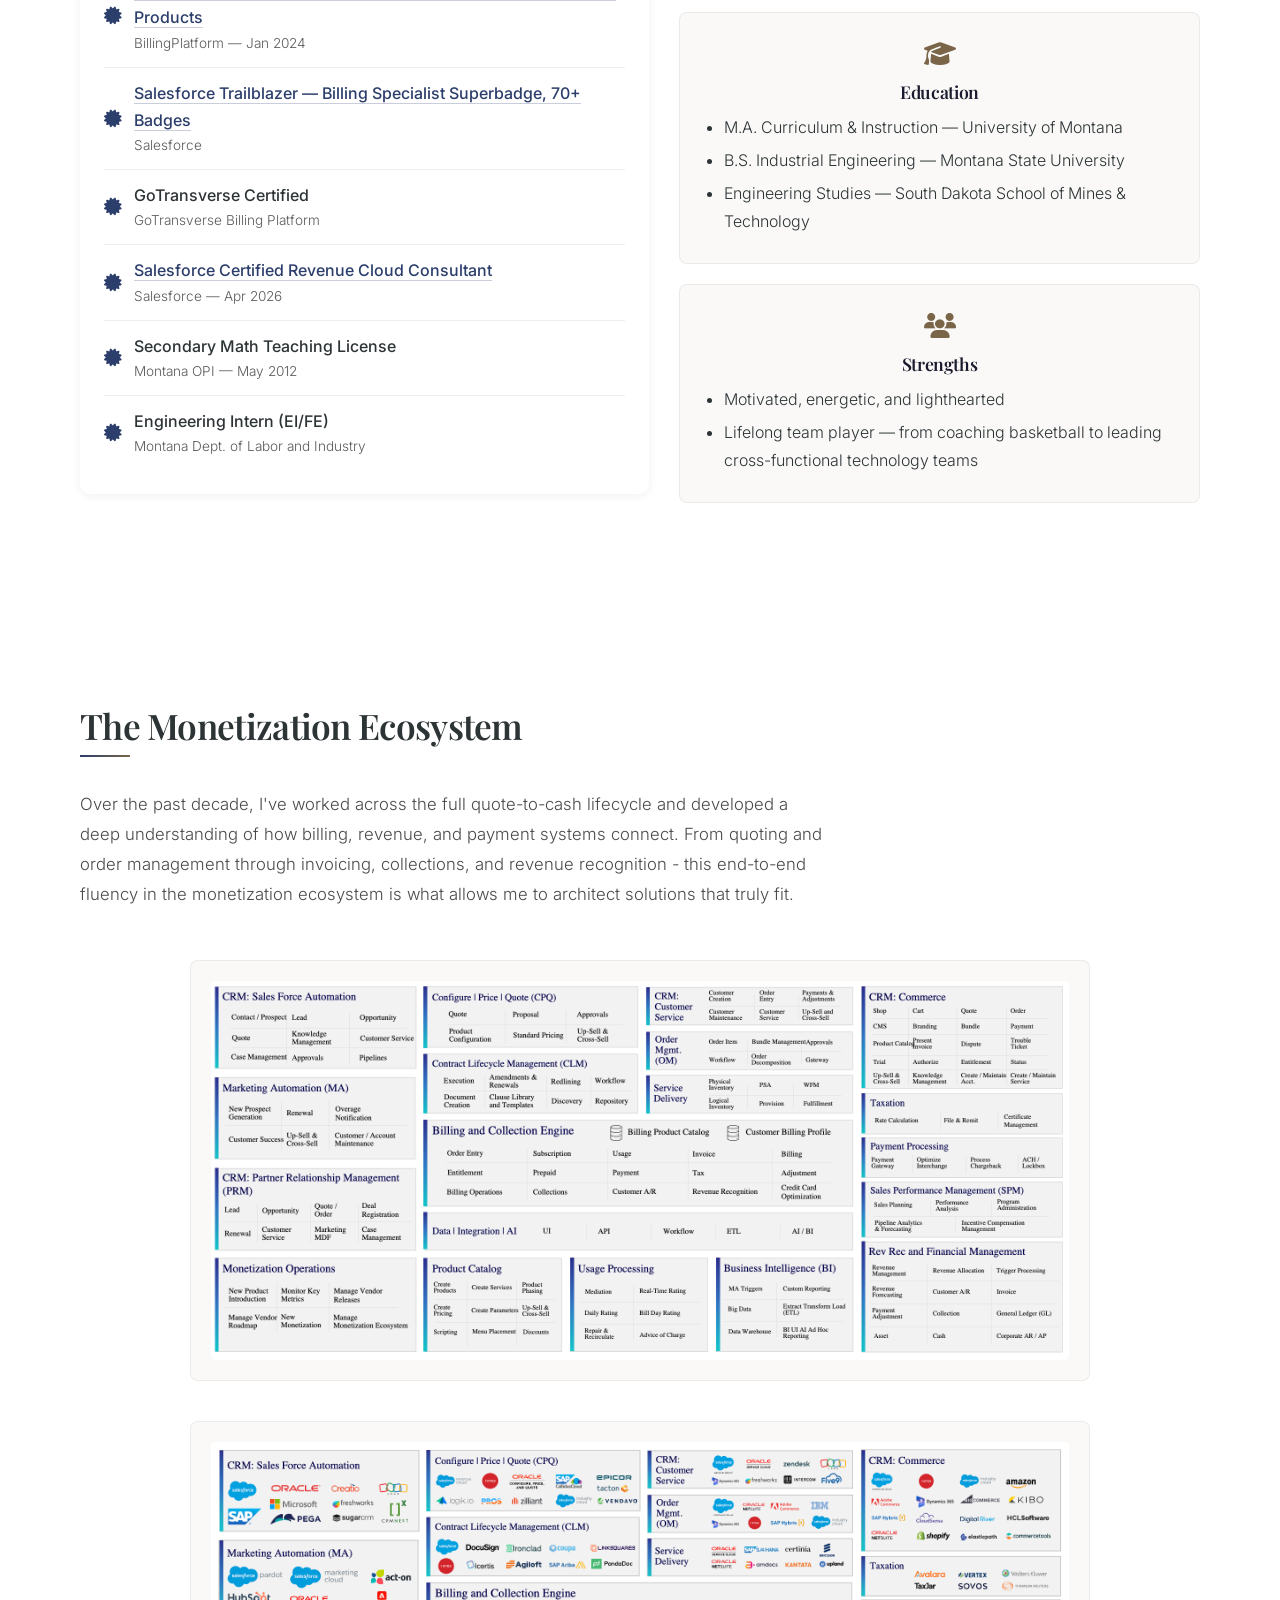
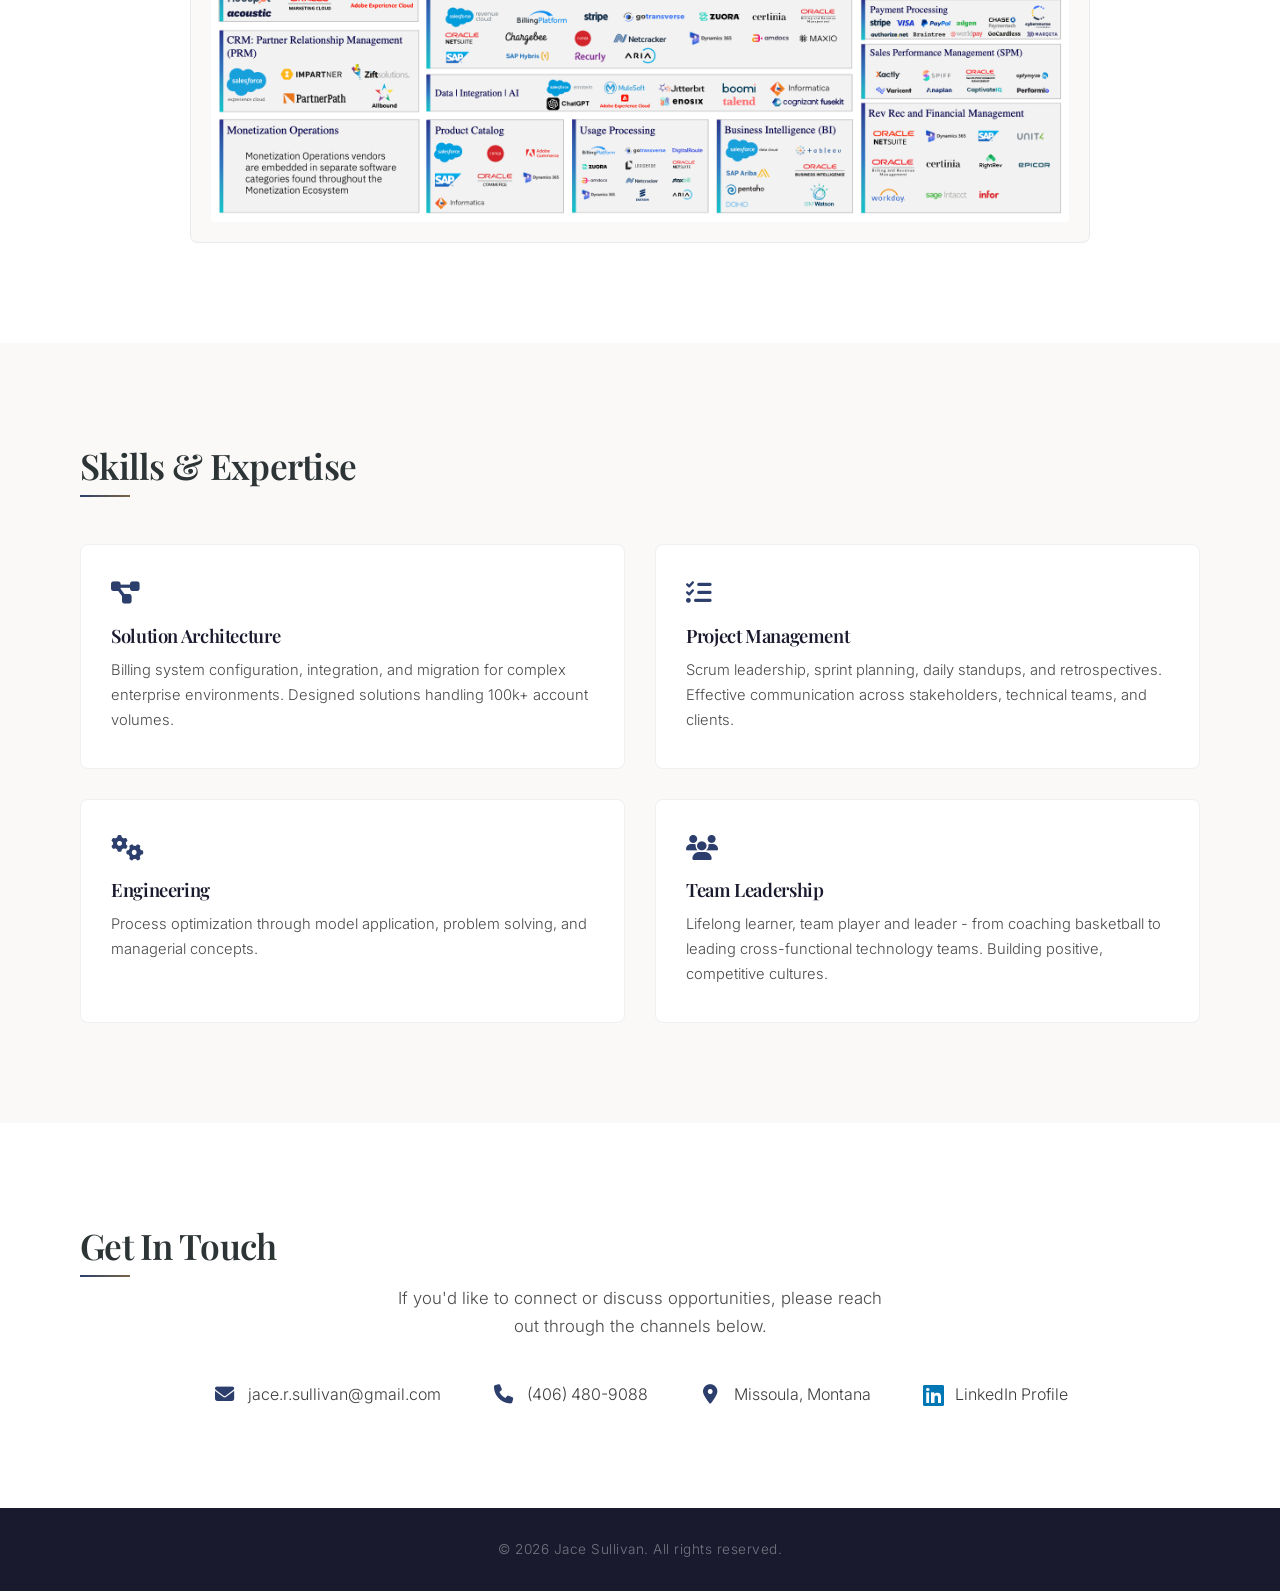
==== commit 691b6562: "update SF cert with official verification link" ====
--- a/index.html
+++ b/index.html
@@ -102,8 +102,8 @@
                             <div style="display: flex; align-items: center; gap: 10px; padding: 12px 0; border-bottom: 1px solid #eee;">
                                 <i class="fas fa-certificate" style="color: #2c3e6b; font-size: 1.1rem; min-width: 20px;"></i>
                                 <div>
-                                    <div style="font-weight: 500;">SF Revenue Management Certified</div>
-                                    <div style="font-size: 0.85rem; color: #5a5a5a;">Salesforce Revenue Cloud</div>
+                                    <div style="font-weight: 500;"><a href="https://trailhead.salesforce.com/en/credentials/certification-detail-print/?searchString=UIxYuXa4j0AV/EAIys58n3pOKXUb/xMr6zXiRP+PCcjoSr6NWcOCGlyPp7A6ydaY" target="_blank" style="color: #2c3e6b; text-decoration: none; border-bottom: 1px solid #2c3e6b40;">Salesforce Certified Revenue Cloud Consultant</a></div>
+                                    <div style="font-size: 0.85rem; color: #5a5a5a;">Salesforce — Apr 2026</div>
                                 </div>
                             </div>
                             <div style="display: flex; align-items: center; gap: 10px; padding: 12px 0; border-bottom: 1px solid #eee;">
